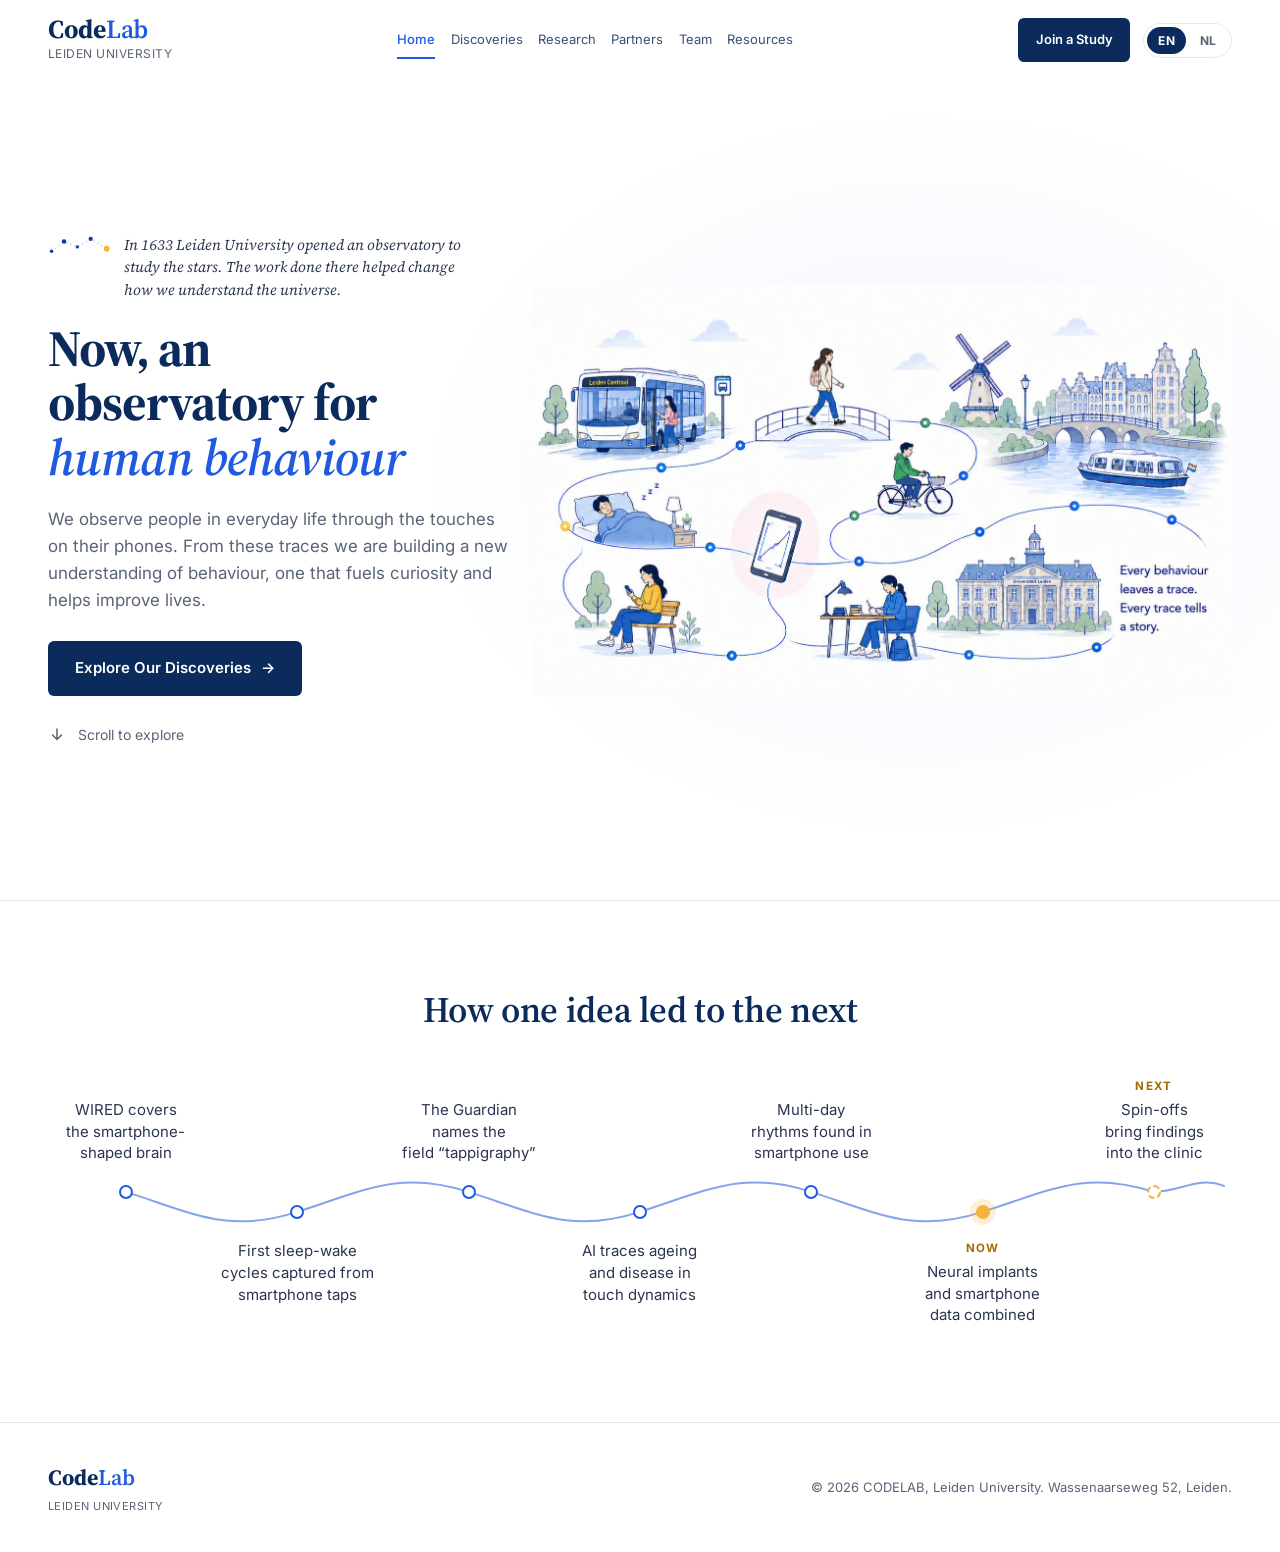
==== Teams_pages/index.html @ 850ffada "Add Teams_pages website" ====
<!DOCTYPE html>
<html lang="en">
<head>
<meta charset="utf-8">
<meta name="viewport" content="width=device-width, initial-scale=1">
<title>CODELAB · Leiden University — Understanding Human Behaviour in Everyday Life</title>
<meta name="description" content="CODELAB studies the neural and behavioural processes behind real-world smartphone use, combining brain data with everyday touchscreen behaviour.">
<link rel="preconnect" href="https://fonts.googleapis.com">
<link rel="preconnect" href="https://fonts.gstatic.com" crossorigin>
<link href="https://fonts.googleapis.com/css2?family=Source+Serif+4:opsz,wght@8..60,400;8..60,600;8..60,700&family=Inter:wght@400;500;600;700&display=swap" rel="stylesheet">
<link rel="icon" href="data:image/svg+xml,<svg xmlns='http://www.w3.org/2000/svg' viewBox='0 0 32 32'><circle cx='16' cy='16' r='14' fill='%231f5ae0'/></svg>">
<link rel="stylesheet" href="css/styles.css">
</head>
<body>

<!-- HEADER -->
<header class="site-header" id="header">
  <div class="wrap header-inner">
    <a class="brand" href="#top" aria-label="CODELAB, Leiden University">
      <span class="brand-name"><strong>Code</strong>Lab</span>
      <span class="brand-sub" data-i18n="brandSub">Leiden University</span>
    </a>

    <nav class="nav" id="primary-nav" aria-label="Primary">
        <a href="#top" class="is-active" data-i18n="navHome">Home</a>
        <a href="discoveries.html" data-i18n="navMethods">Discoveries</a>
        <a href="research.html" data-i18n="navQuestions">Research</a>
        <a href="partners.html" data-i18n="navPartners">Partners</a>
        <a href="team.html" data-i18n="navTeam">Team</a>
        <a href="resources.html" data-i18n="navResources">Resources</a>
      </nav>

    <div class="header-controls">
      <a href="https://www.universiteitleiden.nl/en/staffmembers/arko-ghosh" class="btn btn-primary btn-sm nav-cta" data-i18n="navJoin">Join a Study</a>

      <div class="lang-switch" role="group" aria-label="Language">
        <button class="lang-btn is-active" data-lang="en" type="button">EN</button>
        <button class="lang-btn" data-lang="nl" type="button">NL</button>
      </div>

      <button class="nav-toggle" id="navToggle" aria-expanded="false" aria-controls="primary-nav" aria-label="Open menu">
        <span></span><span></span><span></span>
      </button>
    </div>
  </div>
</header>

<main id="top">

<!-- HERO -->
<section class="hero">
  <div class="wrap hero-inner">
    <div class="hero-copy">
      <p class="hero-prelude reveal">
        <svg class="hero-stars" viewBox="0 0 72 24" aria-hidden="true">
          <path d="M4 18L18 7L33 13L48 4L66 15"/>
          <circle cx="4" cy="18" r="2"/><circle cx="18" cy="7" r="2.6"/><circle cx="33" cy="13" r="1.8"/><circle cx="48" cy="4" r="2.4"/><circle class="hero-star-now" cx="66" cy="15" r="3.2"/>
        </svg>
        <span data-i18n="heroPrelude">In 1633 Leiden University opened an observatory to study the stars. The work done there helped change how we understand the universe.</span>
      </p>
      <h1 class="hero-title reveal" data-delay="1"><span data-i18n="heroTitle">Now, an observatory for</span> <em data-i18n="heroHighlight">human behaviour</em></h1>
      <p class="hero-lede reveal" data-delay="2" data-i18n="heroLede">We observe people in everyday life through the touches on their phones. From these traces we are building a new understanding of behaviour, one that fuels curiosity and helps improve lives.</p>
      <div class="hero-actions reveal" data-delay="3">
        <a href="discoveries.html" class="btn btn-primary" data-i18n="heroExplore">Explore Our Discoveries <span class="arrow" aria-hidden="true">→</span></a>
      </div>
      <a href="#timeline" class="scroll-hint reveal" data-delay="4">
        <svg class="scroll-arrow" viewBox="0 0 24 24" width="18" height="18" aria-hidden="true">
          <path d="M12 4v14M12 18l-6-6M12 18l6-6" fill="none" stroke="currentColor" stroke-width="2" stroke-linecap="round" stroke-linejoin="round"/>
        </svg>
        <span data-i18n="heroScroll">Scroll to explore</span>
      </a>
    </div>
    <div class="hero-media reveal" data-delay="1">
      <img class="hero-bg" src="assets/img/hero-scene.png" alt="An illustrated Leiden scene: six people going about everyday life — walking on a canal bridge, cycling, running, sitting with a smartphone, studying, and riding the bus — all connected by a continuous thread of behavioural data, with the Leiden skyline, canal and windmill in the background." loading="eager">
    </div>
  </div>
</section>

<!-- THREAD OF IDEAS (from data/milestones.json; each step is an insight, not a date) -->
<section class="thread-band" id="timeline">
  <div class="wrap">
    <h2 class="thread-title reveal" data-i18n="timelineTitle">How one idea led to the next</h2>
    <div class="thread reveal" id="milestoneList"></div>
  </div>
</section>

</main>

<footer class="site-footer">
  <div class="wrap footer-inner">
    <div>
      <span class="footer-brand"><strong>Code</strong>Lab</span>
      <span class="footer-sub" data-i18n="brandSub">Leiden University</span>
    </div>
    <p class="footer-note">© <span id="year">2026</span> <span data-i18n="footerNote">CODELAB, Leiden University. Wassenaarseweg 52, Leiden.</span></p>
  </div>
</footer>

<script src="js/main.js"></script>
<script src="js/data.js"></script>
<script>
var pageText = {
  en: {
    heroPrelude: "In 1633 Leiden University opened an observatory to study the stars. The work done there helped change how we understand the universe.",
    heroTitle: "Now, an observatory for", heroHighlight: "human behaviour",
    heroExplore: 'Explore Our Discoveries <span class="arrow" aria-hidden="true">→</span>',
    heroScroll: "Scroll to explore",
    timelineTitle: "How one idea led to the next",
    tlEraToday: "Now",
    tlEraFuture: "Next"
  },
  nl: {
    heroPrelude: "In 1633 opende de Universiteit Leiden een sterrenwacht om de sterren te bestuderen. Het werk dat daar gebeurde, veranderde mede hoe we het heelal begrijpen.",
    heroTitle: "Nu, een observatorium voor", heroHighlight: "menselijk gedrag",
    heroExplore: 'Ontdek onze bevindingen <span class="arrow" aria-hidden="true">→</span>',
    heroScroll: "Scroll om verder te lezen",
    timelineTitle: "Hoe het ene idee tot het volgende leidde",
    tlEraToday: "Nu",
    tlEraFuture: "Hierna"
  }
};

CodeLabData.load(['home', 'milestones']).then(function (data) {
  var D = CodeLabData;

  /* Hero text (data/home.json); the HTML above is the fallback */
  var home = data.home || {};
  if (home.prelude) D.addText(pageText, 'heroPrelude', home.prelude);
  if (home.title) D.addText(pageText, 'heroTitle', home.title);
  if (home.highlight) D.addText(pageText, 'heroHighlight', home.highlight);
  if (home.intro) D.addText(pageText, 'heroLede', home.intro);

  /* Thread of ideas: ordered by time (not shown), then Now, then Next */
  var box = document.getElementById('milestoneList');
  if (!data.milestones) {
    D.showError(box);
  } else {
    var rank = { normal: 0, today: 1, future: 2 };
    var items = D.sortByTime(data.milestones, function (m) { return m.time; }, 'asc')
      .map(function (m, i) { return { m: m, i: i }; })
      .sort(function (a, b) { return (rank[a.m.status] || 0) - (rank[b.m.status] || 0) || a.i - b.i; })
      .map(function (x) { return x.m; });
    box.style.setProperty('--count', items.length);
    box.innerHTML = '<svg class="thread-line" aria-hidden="true"><path class="thread-path"/></svg>' +
      '<ol class="thread-list">' + items.map(function (m, i) {
        var era = m.status === 'today' ? '<span class="thread-era" data-i18n="tlEraToday">Now</span>'
                : m.status === 'future' ? '<span class="thread-era" data-i18n="tlEraFuture">Next</span>' : '';
        return '<li class="thread-step is-' + D.esc(m.status || 'normal') + (i % 2 ? ' is-low' : ' is-high') + '" style="--i:' + i + '">' +
          '<span class="thread-node" aria-hidden="true"></span>' +
          '<span class="thread-text">' + era + '<span data-i18n="' + D.addText(pageText, 'milestone' + i, m.text) + '"></span></span>' +
        '</li>';
      }).join('') + '</ol>';
  }

  initSite(pageText);

  /* Draw once the text is in place, and again whenever the layout changes
     (window size, language switch) */
  if (data.milestones) {
    drawThread(box);
    var t, redraw = function () { clearTimeout(t); t = setTimeout(function () { drawThread(box); }, 80); };
    if ('ResizeObserver' in window) new ResizeObserver(redraw).observe(box);
    else window.addEventListener('resize', redraw);
  }
});

/* A gently wandering line through the nodes, like the thread in the illustration */
function drawThread(box) {
  var svg = box.querySelector('.thread-line'), path = svg.querySelector('path');
  var nodes = [].slice.call(box.querySelectorAll('.thread-node'));
  if (!nodes.length) return;
  var r0 = box.getBoundingClientRect();
  svg.setAttribute('width', r0.width); svg.setAttribute('height', r0.height);
  var pts = nodes.map(function (n) {
    var r = n.getBoundingClientRect();
    return [r.left + r.width / 2 - r0.left, r.top + r.height / 2 - r0.top];
  });
  var vertical = pts.length > 1 && Math.abs(pts[1][0] - pts[0][0]) < 4;
  var d = 'M' + pts[0][0].toFixed(1) + ' ' + pts[0][1].toFixed(1);
  for (var i = 1; i < pts.length; i++) {
    var a = pts[i - 1], b = pts[i], k = (i % 2 ? 1 : -1) * 22;
    d += vertical
      ? ' C' + (a[0] + k).toFixed(1) + ' ' + (a[1] + (b[1] - a[1]) * .4).toFixed(1) + ' ' + (b[0] + k).toFixed(1) + ' ' + (b[1] - (b[1] - a[1]) * .4).toFixed(1) + ' ' + b[0].toFixed(1) + ' ' + b[1].toFixed(1)
      : ' C' + (a[0] + (b[0] - a[0]) * .4).toFixed(1) + ' ' + (a[1] + k).toFixed(1) + ' ' + (b[0] - (b[0] - a[0]) * .4).toFixed(1) + ' ' + (b[1] + k).toFixed(1) + ' ' + b[0].toFixed(1) + ' ' + b[1].toFixed(1);
  }
  /* the thread runs on past the last step, towards what comes next */
  var last = pts[pts.length - 1];
  d += vertical ? ' c0 20 -14 34 0 54' : ' c26 0 44 -16 70 -6';
  path.setAttribute('d', d);
  try { var len = Math.ceil(path.getTotalLength()); path.style.setProperty('--len', len); } catch (e) {}
}
</script>
</body>
</html>
---- Teams_pages/css/styles.css ----
/* ==========================================================
   CodeLab · Leiden University — Design Tokens
   ========================================================== */
:root {
  --ink:        #0B2B5C;
  --ink-soft:   #2A3550;
  --blue:       #1F5AE0;
  --blue-700:   #123C9E;
  --blue-100:   #DCE7FA;
  --blue-050:   #EAF1FE;
  --amber:      #F5B33C;
  --green:      #4CAF7D;
  --text:       #5A6478;
  --bg:         #FFFFFF;
  --bg-soft:    #F6F8FC;
  --line:       #E4EAF3;
  --serif: "Source Serif 4", Georgia, serif;
  --sans:  "Inter", system-ui, -apple-system, sans-serif;
  --wrap:   1400px;
  --nav-h:  80px;
  --radius: 10px;
  --ease:   cubic-bezier(.22,.68,.28,1);
}
*, *::before, *::after { box-sizing: border-box }
html { scroll-behavior: smooth }
body {
  margin: 0; background: var(--bg); color: var(--text);
  font-family: var(--sans); font-size: 18px; line-height: 1.65;
  -webkit-font-smoothing: antialiased;
  overflow-x: clip;
}
img, svg { display: block; max-width: 100% }
a { color: inherit; text-decoration: none }
h1, h2, h3, h4 { margin: 0; color: var(--ink) }
p { margin: 0 }
.wrap { max-width: var(--wrap); margin: 0 auto; padding: 0 48px }
.arrow { display: inline-block; transition: transform .25s var(--ease) }
a:hover .arrow, button:hover .arrow { transform: translateX(4px) }
:focus-visible { outline: 2px solid var(--blue); outline-offset: 3px; border-radius: 4px }

.btn {
  display: inline-flex; align-items: center; gap: 10px;
  padding: 14px 26px; border-radius: 6px; border: 1px solid transparent;
  font-weight: 600; font-size: 15px; cursor: pointer;
  transition: background .2s var(--ease), color .2s var(--ease), box-shadow .2s var(--ease);
}
.btn-primary { background: var(--ink); color: #fff }
.btn-primary:hover { background: var(--blue-700); box-shadow: 0 8px 20px rgba(18,60,158,.22) }

.btn-sm { padding: 10px 20px; font-size: 14px }

/* ---- Header ---- */
.site-header {
  position: sticky; top: 0; z-index: 50;
  background: rgba(255,255,255,.92);
  backdrop-filter: saturate(160%) blur(10px);
  transition: box-shadow .25s var(--ease);
}
.site-header.is-stuck { box-shadow: 0 1px 0 var(--line), 0 6px 24px rgba(11,43,92,.06) }
.header-inner {
  display: flex; align-items: center; justify-content: space-between;
  gap: clamp(14px, 1.6vw, 30px); min-height: 80px;
}
.brand { display: flex; flex-direction: column; gap: 2px; flex-shrink: 0 }
.brand-name {
  display: block; font-family: var(--serif); font-size: 26px;
  font-weight: 600; color: var(--blue); letter-spacing: -.01em; line-height: 1
}
.brand-name strong { color: var(--ink); font-weight: 700 }
.brand-sub { display: block; font-size: 12px; color: var(--text); letter-spacing: .04em; text-transform: uppercase }

.header-controls { display: flex; align-items: center; gap: clamp(10px, 1vw, 16px); flex-shrink: 0 }

.lang-switch {
  display: flex; align-items: center; gap: 2px;
  border: 1px solid var(--line); border-radius: 999px; padding: 3px; background: #fff
}
.lang-btn {
  border: 0; background: none; padding: 6px clamp(9px, 0.9vw, 13px); border-radius: 999px;
  font-size: 12px; font-weight: 700; letter-spacing: .02em;
  color: var(--text); cursor: pointer; transition: background .2s var(--ease), color .2s var(--ease);
  font-family: var(--sans);
}
.lang-btn.is-active { background: var(--ink); color: #fff }
.lang-btn:hover:not(.is-active) { color: var(--blue) }

.nav { display: flex; align-items: center; justify-content: center; flex: 1; min-width: 0; gap: clamp(10px, 1.2vw, 22px) }
.nav a { font-size: clamp(13px, 1vw, 16px); color: var(--ink); opacity: .82; position: relative; padding: 6px 0; white-space: nowrap }
.nav a:hover { opacity: 1; color: var(--blue) }
.nav a.is-active { color: var(--blue); opacity: 1; font-weight: 500 }
.nav a.is-active::after {
  content: ""; position: absolute; left: 0; right: 0; bottom: -2px;
  height: 2px; background: var(--blue)
}
.nav-cta { color: #fff !important; opacity: 1 !important; white-space: nowrap; padding: 10px clamp(14px, 1.3vw, 22px); font-size: clamp(13px, 1vw, 14px) }
.nav-cta.is-active::after { display: none }
.nav-toggle {
  display: none; width: 44px; height: 44px;
  background: none; border: 0; cursor: pointer; padding: 10px
}
.nav-toggle span { display: block; height: 2px; background: var(--ink); margin: 5px 0; transition: transform .25s var(--ease), opacity .2s }
.nav-toggle[aria-expanded="true"] span:nth-child(1) { transform: translateY(7px) rotate(45deg) }
.nav-toggle[aria-expanded="true"] span:nth-child(2) { opacity: 0 }
.nav-toggle[aria-expanded="true"] span:nth-child(3) { transform: translateY(-7px) rotate(-45deg) }

/* ---- Hero (two-column grid: text left ~40%, illustration right ~60%) ---- */
.hero {
  overflow: hidden;
  background: radial-gradient(56% 64% at 72% 48%, rgba(31,90,224,.07), rgba(31,90,224,0) 70%), #fff;
}
.hero-inner {
  display: grid;
  grid-template-columns: minmax(0, 40fr) minmax(0, 60fr);
  gap: clamp(8px, 1.2vw, 20px); align-items: center;
  min-height: calc(100vh - var(--nav-h));
  padding-block: clamp(16px, 3vh, 40px);
}
.hero-copy { position: relative; z-index: 2; display: flex; flex-direction: column }
.hero-media {
  position: relative; z-index: 1;
  justify-self: end; width: 100%;
  transform: scale(1.12); transform-origin: center right;
}
.hero-bg {
  width: 100%; height: auto; max-width: 100%;
  object-fit: contain; display: block;
  animation: heroFade .9s var(--ease) both;
}
@keyframes heroFade { from { opacity: 0; transform: translateY(12px) } to { opacity: 1; transform: none } }
.hero-prelude {
  display: flex; align-items: flex-start; gap: 12px; max-width: 54ch;
  margin-bottom: clamp(14px, 2.2vh, 22px);
  font-family: var(--serif); font-style: italic; font-size: clamp(15px, 1.05vw, 17px); line-height: 1.5; color: var(--ink-soft)
}
.hero-stars { flex: none; width: 64px; height: 22px; margin-top: 1px; overflow: visible }
.hero-stars path { fill: none; stroke: var(--blue); stroke-width: 1; opacity: .45; stroke-dasharray: 2 3 }
.hero-stars circle { fill: var(--blue-700) }
.hero-stars .hero-star-now { fill: var(--amber) }
.hero-title {
  font-family: var(--serif); font-weight: 700;
  /* Image beside the text: keep the fixed line breaks and scale the whole title with the screen.
     4vw keeps the longest line (Dutch) inside the text column; 60px caps it once the column stops growing */
  font-size: clamp(34px, 4vw, 60px); line-height: 1.06; letter-spacing: -.02em;
  max-width: 18ch; text-wrap: balance;
}
.hero-title em { display: block; font-style: italic; font-weight: 600; color: var(--blue) }
.hero-lede { margin: clamp(16px, 2.4vh, 24px) 0 clamp(20px, 3vh, 30px); font-size: clamp(17px, 1.2vw, 19px); line-height: 1.6; max-width: 42ch; color: var(--text) }
.hero-actions { display: flex; flex-wrap: wrap; gap: 16px }
.scroll-hint {
  display: inline-flex; align-items: center; gap: 12px;
  margin-top: clamp(20px, 3vh, 32px); color: var(--text); font-size: 14px
}
.scroll-hint:hover { color: var(--blue) }
.scroll-arrow { animation: arrowBounce 1.6s ease-in-out infinite }
@keyframes arrowBounce { 0%, 100% { transform: translateY(0) } 50% { transform: translateY(6px) } }

/* ---- Data load error (js/data.js) ---- */
.data-error { font-size: 14px; color: var(--text); padding: 12px 0 }

/* ---- Shared section labels ---- */

.section-title {
  font-family: var(--serif); font-size: clamp(28px, 2.6vw, 40px);
  font-weight: 600; line-height: 1.2; letter-spacing: -.015em
}

/* ---- Thread of ideas (homepage, data/milestones.json) ---- */
.thread-band { border-top: 1px solid var(--line); padding: clamp(48px, 7vw, 88px) 0 clamp(56px, 8vw, 96px); background: #fff }
.thread-title {
  font-family: var(--serif); font-weight: 600; letter-spacing: -.01em; line-height: 1.15;
  font-size: clamp(26px, 2.8vw, 38px); text-align: center; text-wrap: balance
}
.thread { position: relative; margin-top: clamp(28px, 4vw, 48px) }
.thread-line { position: absolute; inset: 0; overflow: visible; pointer-events: none }
.thread-path {
  fill: none; stroke: var(--blue); stroke-width: 2; stroke-linecap: round; opacity: .55;
  stroke-dasharray: var(--len, 0); stroke-dashoffset: var(--len, 0)
}
.thread.is-in .thread-path, .thread-band .is-in .thread-path { animation: threadDraw 2.6s var(--ease) forwards }
@keyframes threadDraw { to { stroke-dashoffset: 0 } }
.thread-list {
  position: relative; list-style: none; margin: 0; padding: 0;
  display: grid; grid-template-columns: repeat(var(--count, 8), minmax(0, 1fr));
  grid-template-rows: auto 64px auto; column-gap: clamp(8px, 1.2vw, 18px)
}
.thread-step { display: contents }
.thread-node {
  grid-row: 2; grid-column: calc(var(--i) + 1); align-self: center; justify-self: center;
  width: 14px; height: 14px; border-radius: 50%; background: #fff; border: 2.5px solid var(--blue);
  position: relative; z-index: 1
}
.is-high .thread-node { transform: translateY(-10px) }
.is-low .thread-node { transform: translateY(10px) }
.is-today .thread-node { border-color: var(--amber); background: var(--amber); box-shadow: 0 0 0 6px rgba(245,179,60,.2) }
.is-future .thread-node { border-style: dashed; border-color: var(--amber) }
.thread-text {
  grid-column: calc(var(--i) + 1); font-size: 15px; line-height: 1.45; color: var(--ink-soft);
  text-align: center; text-wrap: balance
}
.is-high .thread-text { grid-row: 1; align-self: end; padding-bottom: 6px }
.is-low .thread-text { grid-row: 3; align-self: start; padding-top: 6px }
.thread-era {
  display: block; font-size: 11.5px; font-weight: 700; letter-spacing: .12em; text-transform: uppercase;
  color: #A86A00; margin-bottom: 4px
}
@media (max-width: 900px) {
  .thread-title { text-align: left }
  .thread-list { grid-template-columns: 28px minmax(0, 1fr); grid-template-rows: none; row-gap: 26px; column-gap: 16px }
  .thread-node { grid-row: calc(var(--i) + 1); grid-column: 1; transform: none !important; align-self: start; margin-top: 4px }
  .thread-text, .is-high .thread-text, .is-low .thread-text {
    grid-row: calc(var(--i) + 1); grid-column: 2; text-align: left; padding: 0; align-self: start
  }
}
@media (prefers-reduced-motion: reduce) { .thread-path { stroke-dashoffset: 0 } }

/* ---- Footer ---- */
.site-footer { border-top: 1px solid var(--line); padding: 36px 0; background: #fff }
.footer-inner { display: flex; flex-wrap: wrap; align-items: center; justify-content: space-between; gap: 20px }
.footer-brand { font-family: var(--serif); font-size: 22px; font-weight: 600; color: var(--blue) }
.footer-brand strong { color: var(--ink); font-weight: 700 }
.footer-sub { display: block; font-size: 11px; color: var(--text); letter-spacing: .04em; text-transform: uppercase; margin-top: 2px }
.site-footer nav { display: flex; flex-wrap: wrap; gap: 22px; font-size: 14px }
.site-footer nav a:hover { color: var(--blue) }
.footer-note { font-size: 13px; margin: 0 }

/* ---- Page hero (sub-pages) ---- */

/* Compact page-hero variant: title only, minimal whitespace (used on Team page) */

/* ---- Discoveries (list of findings, used on Methods page) ---- */
.discoveries-section { padding: 32px 0 88px }
.discovery-grid { display: grid; grid-template-columns: minmax(0, 1fr); gap: 16px }
.discovery-item {
  display: grid; grid-template-columns: 52px minmax(0, 1fr); gap: 16px;
  padding: 22px; background: #fff; border: 1px solid #D5DEEC;
  border-radius: var(--radius); align-items: start;
  box-shadow: 0 1px 2px rgba(11,43,92,.06), 0 4px 14px rgba(11,43,92,.06);
  transition: box-shadow .25s var(--ease), border-color .25s var(--ease)
}
.discovery-item:hover { border-color: var(--blue-100); box-shadow: 0 2px 4px rgba(11,43,92,.06), 0 12px 28px rgba(11,43,92,.12) }
.discovery-icon {
  width: 52px; height: 52px; display: grid; place-items: center;
  border-radius: 11px; background: var(--blue-050)
}
.discovery-icon svg {
  width: 24px; height: 24px; fill: none; stroke: var(--blue);
  stroke-width: 1.5; stroke-linecap: round; stroke-linejoin: round
}
.discovery-name { font-size: 16px; font-weight: 600; color: var(--ink); margin-bottom: 6px; line-height: 1.35; overflow-wrap: break-word }
/* Paper link on the title, and an optional image/GIF in place of the icon */
.discovery-link { color: inherit }
.discovery-link:hover { color: var(--blue); text-decoration: underline; text-underline-offset: 3px }
.discovery-item.has-image { grid-template-columns: 180px minmax(0, 1fr); gap: 20px }
.discovery-media { border-radius: 8px; overflow: hidden; background: var(--blue-050) }
.discovery-media img { display: block; width: 100%; height: auto }
.discovery-desc { font-size: 14px; color: var(--text); line-height: 1.55 }
.discovery-cite { display: block; font-size: 15px; color: var(--text); margin-top: 8px; opacity: .75 }
/* Optional video below the list (data/video.json) */
.discovery-video {
  margin-top: 40px; border: 1px solid #D5DEEC; border-radius: var(--radius);
  overflow: hidden; background: var(--bg-soft);
  box-shadow: 0 1px 2px rgba(11,43,92,.06), 0 4px 14px rgba(11,43,92,.06)
}
.discovery-video video,
.discovery-video img { display: block; width: 100%; height: auto; max-height: 80vh; object-fit: contain }
.discovery-video video { background: var(--ink) }

/* ---- Discoveries page: gallery of abstract artworks (data/discoveries.json + js/discovery-art.js) ---- */
.disc-intro { padding: clamp(20px, 3vw, 40px) 0 clamp(12px, 1.5vw, 20px) }
.disc-eyebrow {
  font-size: 13px; font-weight: 700; letter-spacing: .12em; text-transform: uppercase;
  color: var(--blue); margin-bottom: 8px
}
.disc-title {
  font-family: var(--serif); font-weight: 600; letter-spacing: -.015em; line-height: 1.08;
  font-size: clamp(36px, 5.2vw, 64px)
}
.disc-title em { font-style: italic; color: var(--blue) }
.disc-lede { margin-top: 12px; font-size: clamp(17px, 1.5vw, 20px); color: var(--ink-soft) }

.disc-list-section { padding: 8px 0 96px }
.disc-gallery {
  display: grid; grid-template-columns: repeat(auto-fill, minmax(min(100%, 340px), 1fr));
  gap: clamp(20px, 2.4vw, 36px)
}
.disc-card {
  display: flex; flex-direction: column; background: #fff; color: inherit;
  border: 1px solid var(--line); border-radius: 16px; overflow: hidden;
  box-shadow: 0 1px 2px rgba(11,43,92,.04), 0 10px 30px rgba(11,43,92,.06);
  transition: transform .35s var(--ease), box-shadow .35s var(--ease), border-color .35s var(--ease)
}
a.disc-card:hover {
  transform: translateY(-4px); border-color: var(--blue-100);
  box-shadow: 0 2px 4px rgba(11,43,92,.06), 0 20px 44px rgba(11,43,92,.14)
}
.disc-art { margin: 0; aspect-ratio: 4 / 3; overflow: hidden; background: var(--bg-soft) }
.disc-art svg, .disc-art img { display: block; width: 100%; height: 100%; object-fit: cover; transition: transform .8s var(--ease) }
a.disc-card:hover .disc-art svg, a.disc-card:hover .disc-art img { transform: scale(1.04) }
.disc-body { padding: 22px 24px 24px; display: flex; flex-direction: column; flex: 1 }
.disc-name {
  margin-top: 0; font-family: var(--serif); font-weight: 600; line-height: 1.2;
  font-size: clamp(21px, 1.7vw, 24px); letter-spacing: -.01em
}
.disc-summary { margin-top: 10px; font-size: 16px; line-height: 1.55; color: var(--ink-soft) }
.disc-read { margin-top: auto; padding-top: 18px; font-size: 15px; font-weight: 600; color: var(--blue) }
a.disc-card:hover .disc-read { color: var(--blue-700) }

/* Artwork motion (Discoveries and Questions): gentle, and only once on screen */
.art-host .art-draw { stroke-dasharray: 1; stroke-dashoffset: 1 }
.art-host.is-in .art-draw { animation: artDraw 2.4s var(--ease) forwards }
.art-host .art-fade { opacity: 0 }
.art-host.is-in .art-fade { animation: artFade 1s var(--ease) forwards }
.art-host.is-in .art-pulse { animation: artPulse 3.2s ease-in-out infinite }
@keyframes artDraw { to { stroke-dashoffset: 0 } }
@keyframes artFade { to { opacity: var(--o, .8) } }
@keyframes artPulse { 50% { opacity: .35 } }
@media (prefers-reduced-motion: reduce) {
  .art-host .art-draw { stroke-dashoffset: 0 }
  .art-host .art-fade { opacity: var(--o, .8) }
}

/* ---- Questions page: JID framework panel and question rows ---- */
.q-frame-section { padding: 0 0 clamp(48px, 7vw, 88px) }
.q-frame {
  display: flex; flex-direction: column; gap: clamp(20px, 3vw, 32px);
  padding: clamp(20px, 3vw, 40px); border-radius: 20px;
  background: var(--blue-050); border: 1px solid var(--blue-100)
}
.q-frame-head { max-width: 62ch }
.q-frame-title {
  font-family: var(--serif); font-weight: 600; letter-spacing: -.01em; line-height: 1.15;
  font-size: clamp(26px, 2.6vw, 34px)
}
.q-frame-desc { margin-top: 10px; font-size: 17px; color: var(--ink-soft) }
.bm { display: grid; grid-template-columns: repeat(2, minmax(0, 1fr)); gap: clamp(14px, 2vw, 24px) }
.bm-panel { margin: 0; display: flex; flex-direction: column; gap: 10px; min-width: 0 }
.bm-canvas {
  display: block; width: 100%; aspect-ratio: 1 / 1; max-height: 460px;
  border-radius: 14px; background: #fff; border: 1px solid var(--blue-100)
}
.bm-panel figcaption { font-size: 14px; color: var(--text) }
@media (max-width: 640px) { .bm { grid-template-columns: minmax(0, 1fr) } }

.q-list-section { padding: 0 0 104px }
.q-list { display: flex; flex-direction: column; gap: clamp(48px, 7vw, 96px) }
.q-row {
  display: grid; grid-template-columns: minmax(0, 1fr) minmax(0, 1.1fr);
  gap: clamp(24px, 4.5vw, 72px); align-items: center; scroll-margin-top: 100px
}
.q-row:nth-child(even) .q-art { order: 2 }
.q-art {
  margin: 0; aspect-ratio: 4 / 3; border-radius: 16px; overflow: hidden;
  background: var(--bg-soft); border: 1px solid var(--line);
  box-shadow: 0 1px 2px rgba(11,43,92,.04), 0 14px 34px rgba(11,43,92,.07)
}
.q-art svg, .q-art img { display: block; width: 100%; height: 100%; object-fit: cover }
.q-short { font-size: 12.5px; font-weight: 700; letter-spacing: .1em; text-transform: uppercase; color: var(--blue) }
.q-name {
  margin-top: 10px; font-family: var(--serif); font-weight: 600; line-height: 1.15;
  font-size: clamp(26px, 2.8vw, 38px); letter-spacing: -.01em; text-wrap: balance
}
.q-desc { margin-top: 14px; font-size: 17px; line-height: 1.6; color: var(--ink-soft); max-width: 56ch }

@media (max-width: 900px) {
  .q-row { grid-template-columns: minmax(0, 1fr); gap: 20px }
  .q-row:nth-child(even) .q-art { order: 0 }
}

/* ---- Question cards (Research Questions page) ---- */
.questions-section { padding: 32px 0 72px }
.question-grid { display: grid; grid-template-columns: 1fr; gap: 20px }
.question-card {
  background: #fff; border: 1px solid #D5DEEC; border-radius: var(--radius);
  padding: 28px 26px; display: grid; grid-template-columns: 48px 1fr; gap: 10px 20px; align-items: start;
  box-shadow: 0 1px 2px rgba(11,43,92,.06), 0 4px 14px rgba(11,43,92,.06);
  transition: box-shadow .3s var(--ease), transform .3s var(--ease)
}
.question-card:hover { box-shadow: 0 16px 34px rgba(11,43,92,.11); transform: translateY(-5px) }
.question-icon {
  grid-row: 1 / span 2;
  width: 48px; height: 48px; display: grid; place-items: center;
  border-radius: 11px; background: var(--blue-050)
}
.question-icon svg {
  width: 24px; height: 24px; fill: none; stroke: var(--blue);
  stroke-width: 1.5; stroke-linecap: round; stroke-linejoin: round
}
.question-name { font-size: 17px; font-weight: 600; color: var(--ink); line-height: 1.4 }
.question-desc { font-size: 14px; color: var(--text); line-height: 1.6 }

/* ---- Team cards (Team page) ---- */
.team-section { padding: 56px 0 72px }

/* ---- Resource cards (Resources page) ---- */
.resources-section { padding: 32px 0 72px }
.resource-grid { display: grid; grid-template-columns: repeat(3, 1fr); gap: 18px }
.resource-card {
  background: #fff; border: 1px solid #D5DEEC; border-radius: var(--radius); padding: 28px;
  display: flex; flex-direction: column; gap: 10px; text-decoration: none;
  box-shadow: 0 1px 2px rgba(11,43,92,.06), 0 4px 14px rgba(11,43,92,.06);
  transition: box-shadow .25s var(--ease), border-color .25s var(--ease)
}
.resource-card:hover { border-color: var(--blue-100); box-shadow: 0 2px 4px rgba(11,43,92,.06), 0 12px 28px rgba(11,43,92,.12) }
.res-block + .res-block { margin-top: 56px; padding-top: 48px; border-top: 1px solid var(--line) }
.res-head { display: flex; align-items: center; gap: 16px; margin-bottom: 24px }
.res-icon {
  flex-shrink: 0; width: 52px; height: 52px; display: grid; place-items: center;
  border-radius: 12px; background: var(--blue-050)
}
.res-icon svg {
  width: 26px; height: 26px; fill: none; stroke: var(--blue);
  stroke-width: 1.6; stroke-linecap: round; stroke-linejoin: round
}
.res-title { font-family: var(--serif); font-size: clamp(24px, 2vw, 30px); font-weight: 600; color: var(--ink); line-height: 1.2 }
.res-sub { font-size: 15px; color: var(--text); margin-top: 4px }
.resource-type { font-size: 11px; font-weight: 700; letter-spacing: .1em; text-transform: uppercase; color: var(--blue) }
.resource-name { font-size: 16px; font-weight: 600; color: var(--ink); line-height: 1.3 }
.resource-desc { font-size: 14px; color: var(--text); line-height: 1.55; flex: 1 }
.resource-link { display: inline-flex; align-items: center; gap: 6px; font-size: 13px; font-weight: 500; color: var(--blue); margin-top: 10px }

/* ---- Scroll reveal ---- */
.reveal { opacity: 0; transform: translateY(18px); transition: opacity .7s var(--ease), transform .7s var(--ease) }
.reveal[data-delay="1"] { transition-delay: .08s }
.reveal[data-delay="2"] { transition-delay: .16s }
.reveal[data-delay="3"] { transition-delay: .24s }
.reveal[data-delay="4"] { transition-delay: .32s }
.reveal[data-delay="5"] { transition-delay: .40s }
.reveal[data-delay="6"] { transition-delay: .48s }
.reveal.is-in { opacity: 1; transform: none }

/* ---- Responsive ---- */
@media (max-width: 1180px) {
  .wrap { padding: 0 32px }
  
  
}
@media (max-width: 960px) {
  .nav {
    position: absolute; left: 0; right: 0; top: 100%;
    flex-direction: column; align-items: flex-start; gap: 0;
    background: #fff; border-top: 1px solid var(--line);
    padding: 10px 32px 22px; display: none
  }
  .nav.is-open { display: flex }
  .nav a { width: 100%; padding: 14px 0; border-bottom: 1px solid var(--line); white-space: normal }
  /* Full-width rows: underline the label text only, not the whole row */
  .nav a.is-active::after { display: none }
  .nav a.is-active { text-decoration: underline 2px var(--blue); text-underline-offset: 6px }
  .nav-toggle { display: block }
  
}
@media (max-width: 1024px) {
  .hero-inner {
    grid-template-columns: 1fr; gap: clamp(20px, 4vw, 32px);
    min-height: 0; padding-block: clamp(24px, 5vh, 48px);
  }
  .hero-copy { align-items: flex-start }
  .hero-media { justify-self: center; width: 100%; max-width: 660px; transform: none; z-index: auto }
  /* Image moves below the text: drop the fixed line breaks and let the text wrap to the width */
  .hero-title { font-size: clamp(36px, 5.2vw, 48px); max-width: 18ch }
  .hero-lede { max-width: 62ch }
}
@media (max-width: 640px) {
  .wrap { padding: 0 24px }
  .nav { padding-left: 24px; padding-right: 24px }
  .hero-actions .btn { flex: 1; justify-content: center }
  
  
  
  .header-controls { gap: 12px }
  
   .resource-grid { grid-template-columns: 1fr }
  
}
@media (max-width: 440px) {
  /* Keep brand + CTA + language switch + menu button on one row on phones */
  .wrap { padding: 0 20px }
  .header-inner { gap: 8px }
  .header-controls { gap: 6px }
  .brand-name { font-size: 21px }
  .brand-sub { font-size: 9.5px; letter-spacing: .02em }
  /* long labels (e.g. Dutch) wrap onto two lines instead of pushing the menu button off-screen */
  .nav-cta { padding: 6px 11px; font-size: 12px; white-space: normal; max-width: 8.5em; text-align: center; line-height: 1.2 }
  .lang-btn { padding: 5px 8px; font-size: 11px }
  .nav-toggle { width: 38px; padding: 8px 6px }
  .nav { padding-left: 20px; padding-right: 20px }
  .discovery-item { grid-template-columns: 40px minmax(0, 1fr); gap: 12px; padding: 18px }
  .discovery-icon { width: 40px; height: 40px }
  .discovery-item.has-image { grid-template-columns: minmax(0, 1fr); gap: 14px }
}
@media (max-width: 360px) {
  .header-inner { gap: 6px }
  .header-controls { gap: 4px }
  .brand-name { font-size: 19px }
  .brand-sub { font-size: 8.5px; letter-spacing: 0 }
  .nav-cta { padding: 6px 7px; font-size: 11px; max-width: 7.6em }
  .lang-switch { padding: 2px }
  .lang-btn { padding: 4px 4px }
  .nav-toggle { width: 30px; padding: 8px 3px }
}
@media (prefers-reduced-motion: reduce) {
  *, *::before, *::after { animation: none !important; transition: none !important }
  .reveal { opacity: 1; transform: none }
  html { scroll-behavior: auto }
}

/* ==========================================================
   CodeLab - Team page timelines  (css/team.css)
   ----------------------------------------------------------
   STANDALONE stylesheet. Load it AFTER css/styles.css:
       <link rel="stylesheet" href="css/styles.css">
       <link rel="stylesheet" href="css/team.css">
   It inherits the design tokens (--blue, --ink, --line ...)
   declared on :root in styles.css. Do not paste this into
   styles.css - keeping it separate is what makes the team
   page independently maintainable.

   Uses only existing tokens: --blue, --amber, --ink, --line,
   --bg-soft, --text. Amber marks the one thing worth clicking.
   ASCII only - no literal non-ASCII characters in this file.
   ========================================================== */

/* ---- member card ---- */
.tmember-list { display: flex; flex-direction: column; gap: 12px }
/* The [hidden] attribute relies on the browser default display:none.
   Any author `display` rule outranks it, so the alumni panel would stay
   visible while the toggle only swapped its label. Restore it here. */
.tmember-list[hidden] { display: none }
.tmember {
  border: 1px solid var(--line); border-radius: var(--radius);
  background: #fff; padding: 16px 24px 12px;
  transition: box-shadow .25s var(--ease)
}
.tmember:hover { box-shadow: 0 8px 24px rgba(11,43,92,.07) }

.tmember-head {
  display: grid; grid-template-columns: 44px 1fr auto;
  gap: 14px; align-items: center
}
.tmember-actions { display: flex; align-items: center; gap: 8px }
.tmember-photo {
  width: 44px; height: 44px; border-radius: 50%; overflow: hidden;
  background: var(--blue-100); display: grid; place-items: center;
  position: relative; flex-shrink: 0
}
.tmember-photo svg {
  width: 22px; height: 22px; fill: none; stroke: var(--blue);
  stroke-width: 1.5; stroke-linecap: round
}
.tmember-photo img {
  position: absolute; inset: 0; width: 100%; height: 100%;
  object-fit: cover; border-radius: 50%
}
.tmember-name { font-size: 16px; font-weight: 600; color: var(--ink); line-height: 1.3 }
/* only rendered for alumni - current members show no role */
.tmember-role { font-size: 13px; color: var(--text); line-height: 1.4 }
.tmember-link {
  display: inline-flex; align-items: center; gap: 6px; white-space: nowrap;
  font-size: 13px; font-weight: 500; color: var(--blue);
  border: 1px solid var(--line); border-radius: 99px; padding: 8px 16px;
  transition: border-color .2s var(--ease), background .2s var(--ease)
}
.tmember-link:hover { border-color: var(--blue); background: var(--blue-050) }

/* ---- replay (speed is fixed in js/team.js, no viewer control) ---- */
.tml-replay {
  font-family: var(--sans); font-size: 12px; font-weight: 600;
  color: var(--text); background: none; border: 1px solid var(--line);
  cursor: pointer; padding: 6px 14px; border-radius: 99px; line-height: 1.4;
  transition: color .2s var(--ease), border-color .2s var(--ease)
}
.tml-replay:hover { color: var(--blue); border-color: var(--blue) }

/* ---- stage ---- */
.tml-stage { position: relative; margin-top: 8px }
.tml-svg { position: absolute; top: 0; overflow: visible }
.tml-guide { stroke: var(--line); stroke-width: 2 }
.tml-path {
  stroke: var(--blue); stroke-width: 2;
  stroke-linecap: round; stroke-linejoin: round;
  stroke-dasharray: 1; stroke-dashoffset: 1
}
/* alumni: the thread narrows to a point instead of ending in an arrow.
   A stroke cannot vary in width, so this is a filled outline built in
   js/team.js - fill, not stroke. */
.tml-tail { fill: var(--blue); opacity: 0; transition: opacity .3s var(--ease) }
.tml-tail.is-in { opacity: 1 }
.tml-nodes { position: absolute; inset: 0 }

/* ---- dots ---- */
.tml-dot {
  position: absolute; width: 34px; height: 34px; padding: 0;
  transform: translate(-50%, -50%); border: 0; background: none;
  display: grid; place-items: center;
  opacity: 0; transition: opacity .28s var(--ease)
}
.tml-dot.is-in { opacity: 1 }
.tml-dot.is-key { pointer-events: auto }
.tml-mark {
  width: 12px; height: 12px; border-radius: 50%;
  background: #fff; border: 2.5px solid var(--blue);
  transform: scale(.55);
  transition: transform .28s var(--ease), background .2s var(--ease),
              border-color .2s var(--ease), box-shadow .2s var(--ease)
}
.tml-dot.is-in .tml-mark { transform: scale(1) }

.tml-dot.is-key .tml-mark {
  width: 16px; height: 16px; border-color: var(--amber); border-width: 3px
}
.tml-dot.is-key:hover .tml-mark,
.tml-dot.is-hot .tml-mark { box-shadow: 0 0 0 5px rgba(245,179,60,.18) }
.tml-dot.is-open .tml-mark {
  background: var(--amber); box-shadow: 0 0 0 5px rgba(245,179,60,.22)
}

/* ---- end cap: arrow, current members only.
     Alumni get the tapered tail above instead. ---- */
.tml-cap {
  position: absolute; width: 14px; height: 14px;
  opacity: 0; transition: opacity .3s var(--ease)
}
.tml-cap.is-in { opacity: 1 }
.tml-cap::before {
  content: ""; position: absolute; left: 1px; top: 3px;
  width: 8px; height: 8px; border-right: 2px solid var(--blue);
  border-top: 2px solid var(--blue); transform: rotate(45deg)
}

/* ---- labels ---- */
.tml-label {
  position: absolute; transform: translateX(-50%);
  display: flex; flex-direction: column; gap: 1px;
  opacity: 0; transition: opacity .32s var(--ease);
  pointer-events: none;
  /* button reset - key labels are <button>, plain ones are <div> */
  margin: 0; padding: 0; border: 0; background: none;
  font-family: var(--sans); text-align: left
}
/* the whole key label, "Read more" included, opens the panel */
button.tml-label { pointer-events: auto; cursor: pointer }
button.tml-label:hover .tml-text { color: var(--ink) }
button.tml-label:hover .tml-more { text-decoration: underline }
.tml-label.is-above { transform: translate(-50%, -100%) }
.tml-label.is-in { opacity: 1 }
.tml-year { font-size: 12px; font-weight: 700; color: var(--ink); letter-spacing: .02em }
.tml-text { font-size: 13px; line-height: 1.4; color: var(--text) }
.tml-more { font-size: 11px; font-weight: 600; color: #9A6A00; margin-top: 2px }

/* ---- detail panel ---- */
.tml-details { margin-top: 0 }
.tml-detail {
  background: var(--bg-soft); border: 1px solid var(--line);
  border-left: 3px solid var(--amber); border-radius: 0;
  padding: 16px 20px; margin-top: 4px;
  animation: tmlOpen .3s var(--ease) both
}
@keyframes tmlOpen { from { opacity: 0; transform: translateY(-6px) } to { opacity: 1; transform: none } }
.tml-detail-year { font-size: 12px; font-weight: 700; color: #9A6A00; letter-spacing: .06em }
.tml-detail-title { font-size: 16px; font-weight: 600; color: var(--ink); margin-top: 4px; line-height: 1.35 }
.tml-detail-body { font-size: 14px; line-height: 1.6; color: var(--text); margin-top: 6px; max-width: 76ch }

/* ---- vertical mode (portrait devices) ---- */
.tmember.is-vert .tml-label { transform: translateY(-50%) }
.tmember.is-vert .tml-label.is-above { transform: translateY(-50%) }
.tmember.is-vert .tml-text { font-size: 14px }

/* ---- section rhythm (item 3: much less whitespace) ---- */
.team-section { padding: 32px 0 24px }

/* ---- alumni: identical card, collapsed by default, page foot ---- */
.alumni-section { padding: 0 0 48px }
.alumni-head { border-top: 1px solid var(--line); padding-top: 24px }
.alumni-toggle {
  display: inline-flex; align-items: center; gap: 12px;
  font-family: var(--sans); font-size: 15px; font-weight: 600; color: var(--ink);
  background: none; border: 1px solid var(--line); border-radius: 99px;
  padding: 12px 24px; cursor: pointer;
  transition: border-color .2s var(--ease), color .2s var(--ease)
}
.alumni-toggle:hover { border-color: var(--blue); color: var(--blue) }
.alumni-chev {
  width: 9px; height: 9px; border-right: 2px solid currentColor;
  border-bottom: 2px solid currentColor; transform: rotate(45deg) translate(-2px,-2px);
  transition: transform .3s var(--ease)
}
.alumni-toggle[aria-expanded="true"] .alumni-chev { transform: rotate(-135deg) translate(-2px,-2px) }
.alumni-count { font-size: 13px; font-weight: 500; color: var(--text) }
#alumniPanel { margin-top: 16px }

/* anchor targets for the per-member research links */
.question-card { scroll-margin-top: 100px }

@media (max-width: 640px) {
  .tmember { padding: 16px }
  .tmember-head { grid-template-columns: 40px 1fr; row-gap: 10px }
  .tmember-photo { width: 40px; height: 40px }
  .tmember-actions { grid-column: 1 / -1; justify-self: start; flex-wrap: wrap; max-width: 100% }
  .tmember-link { white-space: normal }
}

@media (prefers-reduced-motion: reduce) {
  .tml-path { stroke-dashoffset: 0 }
  .tml-dot, .tml-label, .tml-cap, .tml-tail { opacity: 1 }
  .tml-mark { transform: scale(1) }
}

/* ---- Partners page: network, theme filter, cards, funders, spin-offs ---- */
.pt-section { padding: 0 0 clamp(56px, 8vw, 96px) }
.pt-band { padding-top: clamp(48px, 7vw, 80px); background: var(--bg-soft); border-top: 1px solid var(--line); border-bottom: 1px solid var(--line); margin-bottom: clamp(48px, 7vw, 80px) }
.pt-heading {
  font-size: 12.5px; font-weight: 700; letter-spacing: .12em; text-transform: uppercase;
  color: var(--blue); margin-bottom: 22px
}

.pt-network { margin: 0 0 clamp(24px, 3vw, 36px); border-radius: 20px; background: linear-gradient(135deg, var(--bg-soft), var(--blue-050)); border: 1px solid var(--line) }
.pt-network svg { display: block; width: 100%; height: auto }
.pt-l { fill: none; stroke: var(--blue); stroke-width: 1.3; opacity: .35; transition: opacity .3s var(--ease), stroke .3s var(--ease) }
.pt-l-core { stroke: var(--ink); opacity: .22; stroke-dasharray: 2 5 }
.pt-l-faint { stroke: var(--ink); opacity: .12; stroke-dasharray: 2 5 }
.pt-pnode circle { fill: #fff; stroke: var(--blue); stroke-width: 2.4; transition: fill .3s var(--ease) }
.pt-pnode text { font-family: var(--sans); font-size: 15px; font-weight: 600; fill: var(--ink) }
.pt-tnode { cursor: pointer }
.pt-tnode circle { fill: var(--amber); stroke: #fff; stroke-width: 3 }
.pt-tnode text { font-family: var(--serif); font-size: 17px; font-weight: 600; font-style: italic; fill: var(--blue-700) }
.pt-tnode:hover text { fill: var(--blue) }
.pt-core circle { fill: var(--ink) }
.pt-core text { font-family: var(--serif); font-size: 17px; font-weight: 700; fill: #fff; letter-spacing: .02em }
.pt-network.has-focus .pt-l, .pt-network.has-focus .pt-pnode, .pt-network.has-focus .pt-tnode { opacity: .2 }
.pt-network.has-focus .pt-l.is-lit { opacity: .9; stroke: var(--amber); stroke-width: 2.4 }
.pt-network.has-focus .pt-pnode.is-lit, .pt-network.has-focus .pt-tnode.is-lit { opacity: 1 }
.pt-network.has-focus .pt-pnode.is-lit circle { fill: var(--amber); stroke: var(--amber) }

.pt-filters { display: flex; flex-wrap: wrap; gap: 8px; margin-bottom: 24px }
.pt-filter {
  border: 1px solid var(--line); background: #fff; color: var(--ink-soft);
  padding: 8px 14px; border-radius: 999px; font: inherit; font-size: 14px; font-weight: 500; cursor: pointer;
  transition: background .2s var(--ease), color .2s var(--ease), border-color .2s var(--ease)
}
.pt-filter:hover { border-color: var(--blue); color: var(--blue) }
.pt-filter.is-on { background: var(--ink); border-color: var(--ink); color: #fff }

.pt-grid { display: grid; grid-template-columns: repeat(auto-fill, minmax(min(100%, 340px), 1fr)); gap: 16px }
.pt-card {
  display: flex; flex-direction: column; gap: 6px; padding: 20px 22px;
  background: #fff; border: 1px solid var(--line); border-radius: 14px;
  transition: border-color .25s var(--ease), box-shadow .25s var(--ease)
}
/* the filter hides cards with the hidden attribute */
.pt-card[hidden] { display: none }
.pt-card:hover { border-color: var(--blue-100); box-shadow: 0 10px 26px rgba(11,43,92,.09) }
.pt-chips { display: flex; flex-wrap: wrap; gap: 6px; margin-bottom: 4px }
.pt-chip {
  font-size: 11.5px; font-weight: 700; letter-spacing: .06em; text-transform: uppercase;
  color: var(--blue-700); background: var(--blue-050); padding: 3px 9px; border-radius: 999px
}
.pt-name { font-family: var(--serif); font-size: 21px; font-weight: 600; line-height: 1.2 }
.pt-name-link { color: var(--ink) }
a.pt-name-link:hover { color: var(--blue); text-decoration: underline; text-underline-offset: 3px }
.pt-place { font-size: 14px; color: var(--text) }
.pt-focus { font-size: 15px; color: var(--ink-soft) }

.pt-tiles { display: grid; grid-template-columns: repeat(auto-fill, minmax(min(100%, 210px), 1fr)); gap: 14px }
.pt-tile {
  display: flex; flex-direction: column; justify-content: center; gap: 4px; min-height: 96px;
  padding: 18px 20px; background: #fff; border: 1px solid var(--line); border-radius: 14px; color: var(--ink);
  transition: border-color .25s var(--ease), transform .25s var(--ease)
}
a.pt-tile:hover { border-color: var(--blue); transform: translateY(-2px) }
.pt-tile-name { font-family: var(--serif); font-size: 20px; font-weight: 600; line-height: 1.2 }
.pt-tile-sub { font-size: 13.5px; color: var(--text) }

/* ---- Team page: role filter chips ---- */
.team-filters {
  display: flex; flex-wrap: wrap; gap: 8px;
  margin: 0 0 clamp(24px, 3vw, 36px);
}
.team-filter-btn {
  font-family: var(--sans); font-size: 13.5px; font-weight: 500;
  padding: 6px 16px; border-radius: 99px; cursor: pointer;
  border: 1.5px solid var(--line); background: var(--bg);
  color: var(--ink-soft); transition: border-color .15s, background .15s, color .15s;
  white-space: nowrap;
}
.team-filter-btn:hover { border-color: var(--blue); color: var(--blue) }
.team-filter-btn.is-active {
  background: var(--blue); border-color: var(--blue); color: #fff;
}
.tmember.is-filtered { display: none }
.tmember-tag {
  font-size: 12px; font-weight: 600; letter-spacing: .06em;
  text-transform: uppercase; color: var(--blue);
}
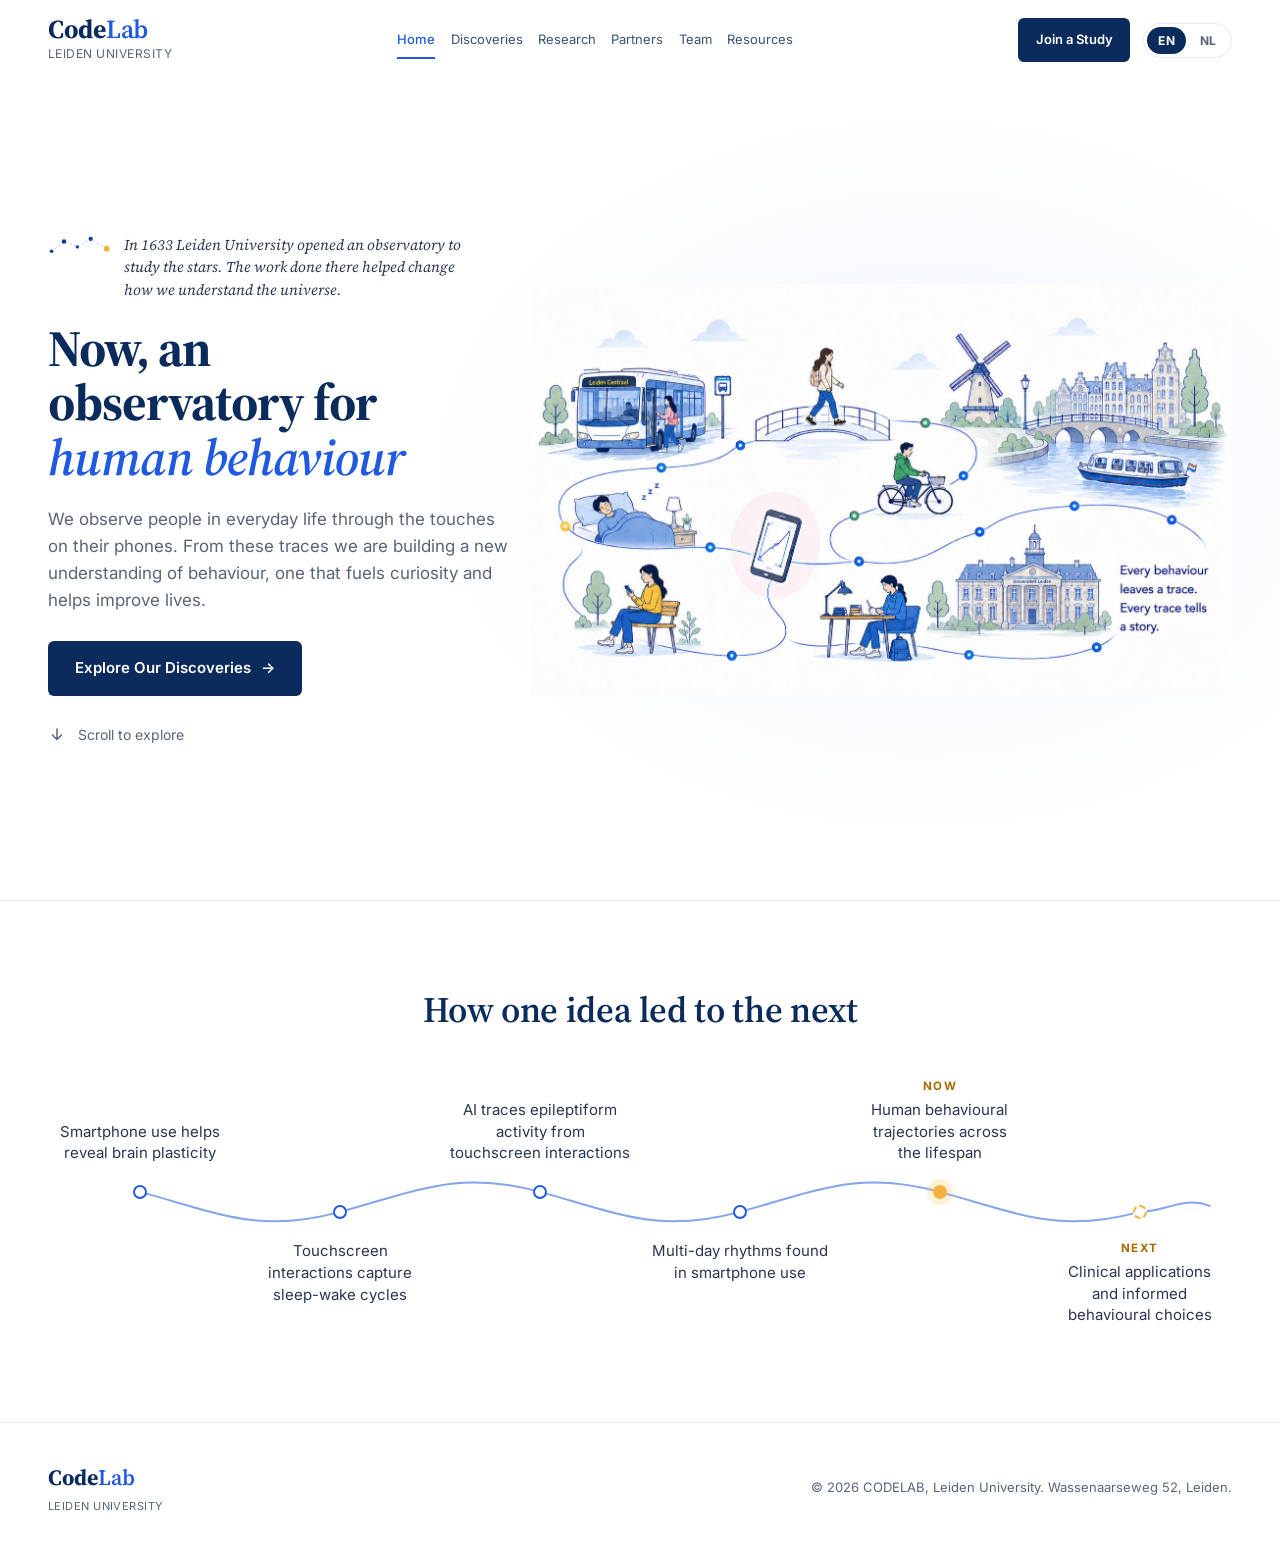
==== commit 7d54cdf1: "nearfinaledits" ====
--- a/Teams_pages/index.html
+++ b/Teams_pages/index.html
@@ -145,9 +145,13 @@
       '<ol class="thread-list">' + items.map(function (m, i) {
         var era = m.status === 'today' ? '<span class="thread-era" data-i18n="tlEraToday">Now</span>'
                 : m.status === 'future' ? '<span class="thread-era" data-i18n="tlEraFuture">Next</span>' : '';
+        var inner = '<span data-i18n="' + D.addText(pageText, 'milestone' + i, m.text) + '"></span>';
+        var linked = m.url
+          ? '<a href="' + D.esc(m.url) + '" target="_blank" rel="noopener">' + inner + '</a>'
+          : inner;
         return '<li class="thread-step is-' + D.esc(m.status || 'normal') + (i % 2 ? ' is-low' : ' is-high') + '" style="--i:' + i + '">' +
           '<span class="thread-node" aria-hidden="true"></span>' +
-          '<span class="thread-text">' + era + '<span data-i18n="' + D.addText(pageText, 'milestone' + i, m.text) + '"></span></span>' +
+          '<span class="thread-text">' + era + linked + '</span>' +
         '</li>';
       }).join('') + '</ol>';
   }
--- a/Teams_pages/css/styles.css
+++ b/Teams_pages/css/styles.css
@@ -199,6 +199,10 @@
 }
 .is-high .thread-text { grid-row: 1; align-self: end; padding-bottom: 6px }
 .is-low .thread-text { grid-row: 3; align-self: start; padding-top: 6px }
+.thread-text a {
+  color: inherit; text-decoration: none; transition: color .15s
+}
+.thread-text a:hover { color: var(--blue) }
 .thread-era {
   display: block; font-size: 11.5px; font-weight: 700; letter-spacing: .12em; text-transform: uppercase;
   color: #A86A00; margin-bottom: 4px
@@ -552,6 +556,14 @@
   object-fit: cover; border-radius: 50%
 }
 .tmember-name { font-size: 16px; font-weight: 600; color: var(--ink); line-height: 1.3 }
+.orcid-badge {
+  display: inline-block; margin-left: 5px;
+  padding: 1px 5px; font-size: 11px; font-weight: 700; font-style: italic;
+  color: #fff; background: #A6CE39; border-radius: 3px;
+  vertical-align: middle; line-height: 16px; text-decoration: none;
+  transition: background .15s
+}
+.orcid-badge:hover { background: #7faa1e }
 /* only rendered for alumni - current members show no role */
 .tmember-role { font-size: 13px; color: var(--text); line-height: 1.4 }
 .tmember-link {
@@ -791,3 +803,68 @@
   font-size: 12px; font-weight: 600; letter-spacing: .06em;
   text-transform: uppercase; color: var(--blue);
 }
+
+/* ==========================================================
+   News section — Resources page
+   ========================================================== */
+.news-details { margin-top: 0 }
+.news-details[open] .news-summary { margin-bottom: 16px }
+.news-summary {
+  list-style: none; display: inline-flex; align-items: center; gap: 8px;
+  padding: 10px 20px; border-radius: 6px;
+  background: var(--bg-soft); border: 1.5px solid var(--line);
+  font-size: 15px; font-weight: 600; color: var(--ink);
+  cursor: pointer; user-select: none;
+  transition: border-color .15s, background .15s;
+}
+.news-summary::-webkit-details-marker { display: none }
+.news-summary::before {
+  content: '';
+  display: inline-block; width: 0; height: 0;
+  border-top: 5px solid transparent; border-bottom: 5px solid transparent;
+  border-left: 7px solid var(--blue);
+  transition: transform .2s var(--ease);
+}
+.news-details[open] .news-summary::before { transform: rotate(90deg) }
+.news-summary:hover { border-color: var(--blue); background: var(--blue-050) }
+.news-list {
+  display: flex; flex-direction: column; gap: 0;
+  border: 1.5px solid var(--line); border-radius: 8px; overflow: hidden;
+}
+.news-item {
+  display: grid;
+  grid-template-columns: 120px 56px 1fr;
+  align-items: center;
+  gap: 0 16px;
+  padding: 13px 20px;
+  background: var(--bg);
+  border-bottom: 1px solid var(--line);
+  text-decoration: none;
+  transition: background .15s;
+}
+.news-item:last-child { border-bottom: none }
+.news-item:hover { background: var(--blue-050) }
+.news-outlet {
+  font-size: 13px; font-weight: 700; color: var(--blue);
+  text-transform: uppercase; letter-spacing: .04em;
+  white-space: nowrap; overflow: hidden; text-overflow: ellipsis;
+}
+.news-year {
+  font-size: 13px; font-weight: 500; color: var(--text);
+  text-align: right; white-space: nowrap;
+}
+.news-headline {
+  font-size: 15px; color: var(--ink-soft); line-height: 1.4;
+}
+.news-item:hover .news-headline { color: var(--blue) }
+
+@media (max-width: 600px) {
+  .news-item {
+    grid-template-columns: 1fr auto;
+    grid-template-rows: auto auto;
+    gap: 2px 8px;
+  }
+  .news-outlet { grid-column: 1; grid-row: 1 }
+  .news-year   { grid-column: 2; grid-row: 1 }
+  .news-headline { grid-column: 1 / -1; grid-row: 2; font-size: 14px }
+}
